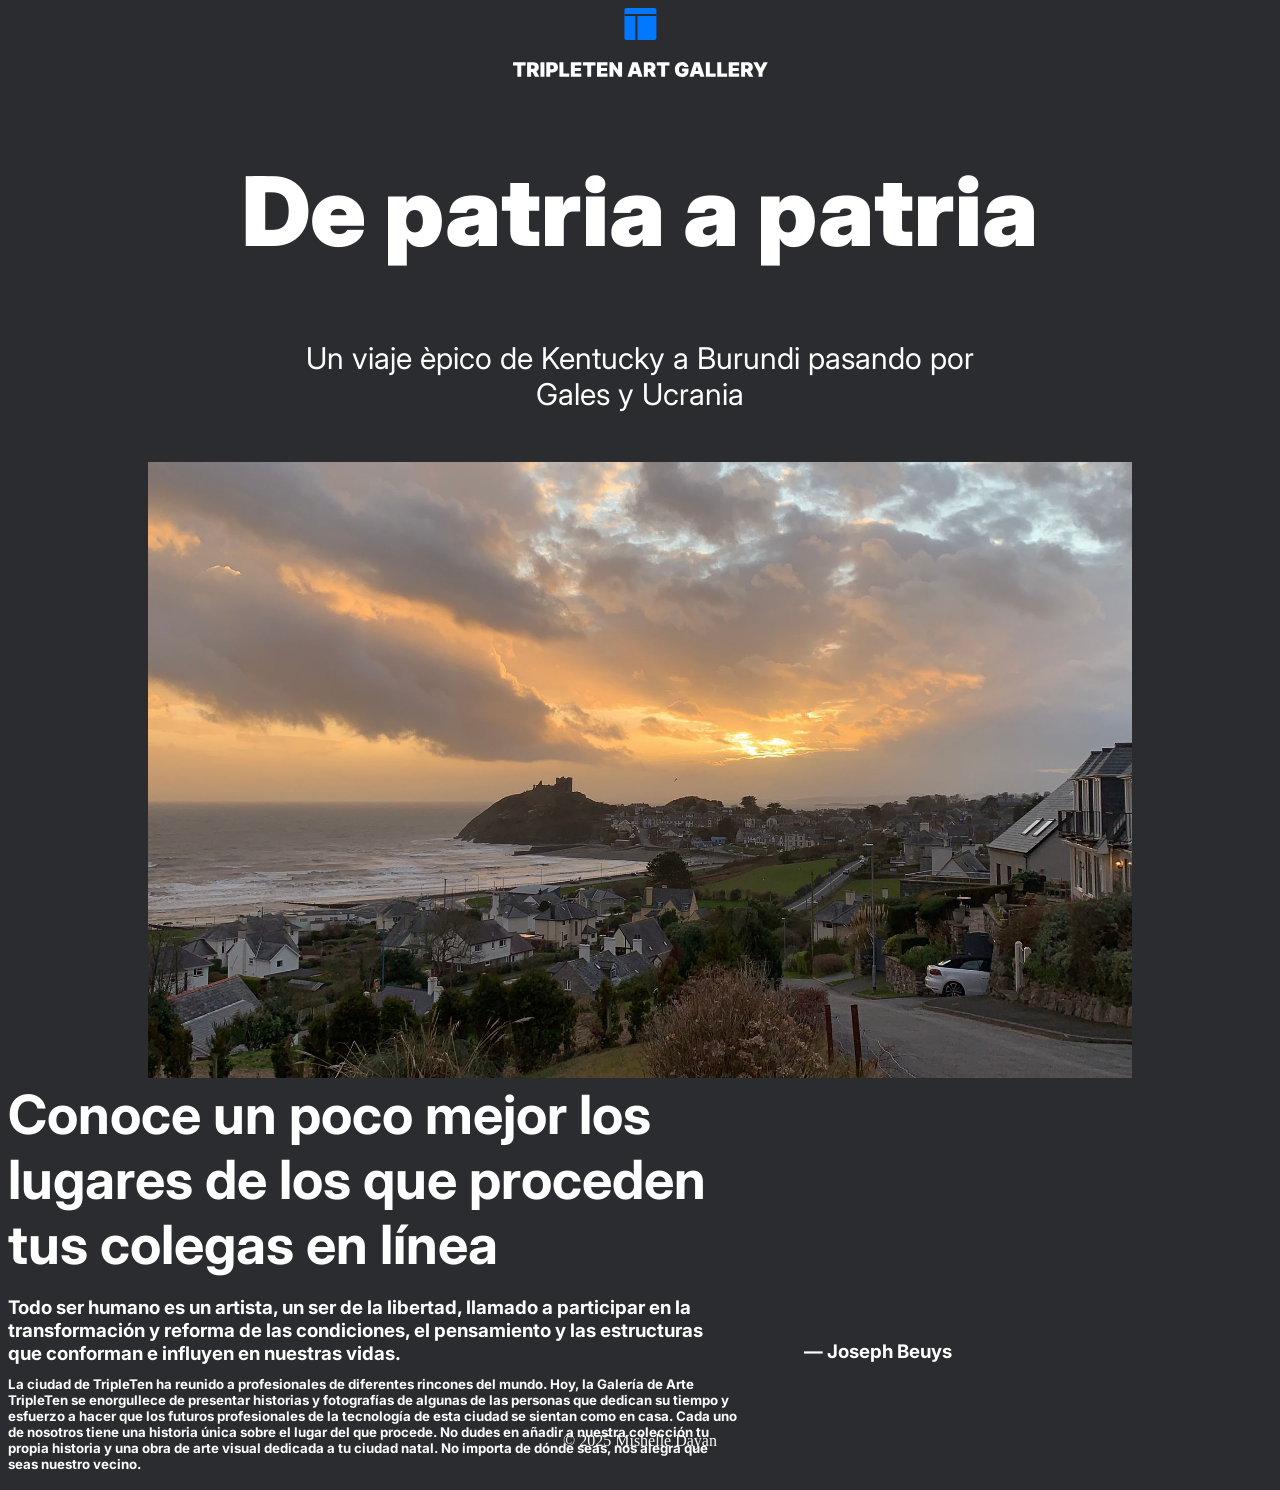
==== Downloads/tripleten/carpetasintítulo/web_project_homeland/index.html @ 03b70e88 "solo falta alinear" ====
<!DOCTYPE html>
<html lang="en">
<head>
    <meta charset="UTF-8">
    <meta name="viewport" content="width=device-width, initial-scale=1.0">
    <link rel="stylesheet" href="./pages/index.css">
     <link rel="stylesheet" href="./pages/lead.css">
      <link rel="stylesheet" href="./pages/intro.css">
       <link rel="stylesheet" href="./pages/footer.css">
       <link href="https://fonts.googleapis.com/css2?family=Inter:wght@400;700&display=swap" rel="stylesheet">
    <title>Document</title>
</head>
<body>
    <section class="page">
         <img src="./images/logo.svg" alt="logotipo" class="logo">
    <header class="lead">
    <h1 class="lead__title">De patria a patria</h1>
    <h5 class="lead__subtitle">Un viaje èpico de Kentucky a Burundi pasando por <br>Gales y Ucrania</h5>
    <img src="./images/image1.png" alt="vista" class="lead__image">
    </header>
    <section class="intro">
    <h1 class="intro__title">Conoce un poco mejor los <br>lugares de los que proceden <br>tus colegas en línea</h1>
    <h3 class="intro__text">Todo ser humano es un artista, un ser de la libertad, llamado a participar en la transformación y reforma de las condiciones, el pensamiento y las estructuras que conforman e influyen en nuestras vidas.</h3>
    <h3 class="intro__name">— Joseph Beuys</h3>
    <h5 class="intro__text1">La ciudad de TripleTen ha reunido a profesionales de diferentes rincones del mundo. Hoy, la Galería de Arte TripleTen se enorgullece de presentar historias y fotografías de algunas de las personas que dedican su tiempo y esfuerzo a hacer que los futuros profesionales de la tecnología de esta ciudad se sientan como en casa. Cada uno de nosotros tiene una historia única sobre el lugar del que procede. No dudes en añadir a nuestra colección tu propia historia y una obra de arte visual dedicada a tu ciudad natal. No importa de dónde seas, nos alegra que seas nuestro vecino.</h5>
    </section>
    <footer class="footer">
        <p class="footer__copyright">© 2025 Mishelle Dayan</p>
    </footer>
    </section>
</body>
</html>
---- Downloads/tripleten/carpetasintítulo/web_project_homeland/pages/index.css ----
@import url("normalize.css");
@import url("fonts.css");

body {
    background-color: #2A2C2F;
    text-align: center;
}
.logo{
margin:0 auto;



}
---- Downloads/tripleten/carpetasintítulo/web_project_homeland/pages/lead.css ----
.lead{
text-align: center;

}

.lead__title {

font-family: 'Inter';
font-weight: 900;
font-size: 96px;
line-height: 100px;
text-align: center;
color: #FFFFFF;
}

.lead__subtitle {
font-family: 'Inter';
font-weight: 400;
font-size: 30px;
line-height: 36px;
text-align: center;
color: #FFFFFF;
}

.lead__image{
width: 984px;
height: 616px;

}
---- Downloads/tripleten/carpetasintítulo/web_project_homeland/pages/intro.css ----
.intro{


 margin-bottom: 130px;
 font-family: 'inter';
 gap: 15px;
 margin: 0 auto;
}
.intro__title {
text-align: left;
font-family: 'Inter';
font-size: 54px;
color: #FFFFFF;
margin: 0 auto;
}
.intro__text {
width: 732px;
height: 33.91px;
right: 400px;
top: 1628.56px;
font-family: 'Inter';
color: #FFFFFF;
font-style: normal;
text-align: left;
}
.intro__text1{
    text-align: left;
width: 732px;
height: 33.91px;
right: 400px;
top: 1628.56px;
font-family: 'Inter';
color: #FFFFFF;
font-style: normal;
}

.intro__name{
    text-align: end;
    color: #FFFFFF;
    margin-right: 320px;
    line-height: 5px;
}
---- Downloads/tripleten/carpetasintítulo/web_project_homeland/pages/footer.css ----
.footer__copyright{ 
text-align: center;
color: #fff;
margin-bottom: 40px;
}
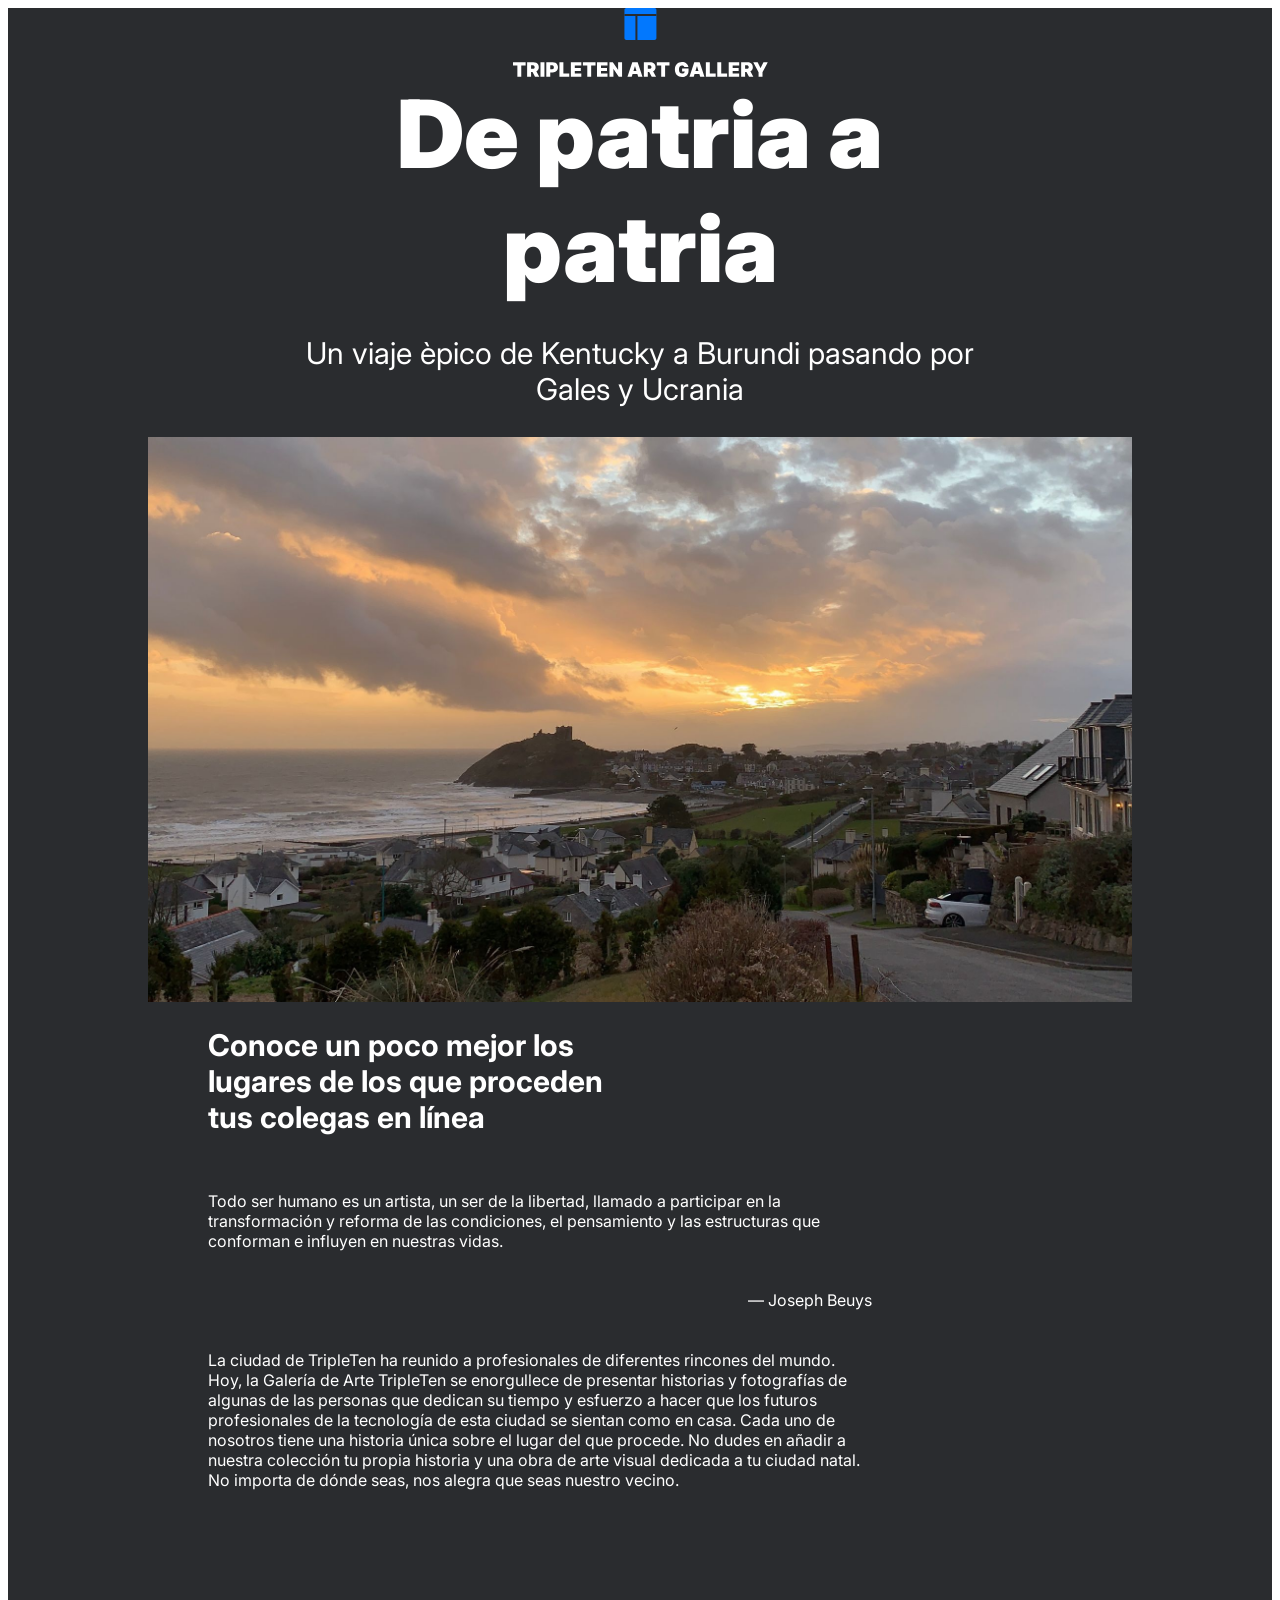
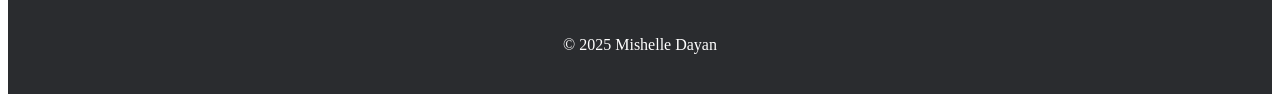
==== commit 6adcffac: "projecto terminado" ====
--- a/Downloads/tripleten/carpetasintítulo/web_project_homeland/index.html
+++ b/Downloads/tripleten/carpetasintítulo/web_project_homeland/index.html
@@ -11,22 +11,26 @@
     <title>Document</title>
 </head>
 <body>
-    <section class="page">
-         <img src="./images/logo.svg" alt="logotipo" class="logo">
-    <header class="lead">
-    <h1 class="lead__title">De patria a patria</h1>
-    <h5 class="lead__subtitle">Un viaje èpico de Kentucky a Burundi pasando por <br>Gales y Ucrania</h5>
+    <div class="page">
+         <header class="header">
+        <img src="./images/logo.svg" alt="logotipo" class="header__logo">
+        </header>
+        <main class="content">
+    <section class="lead">
+    <h1 class="lead__title">De patria a <br> patria</h1>
+    <p class="lead__subtitle">Un viaje èpico de Kentucky a Burundi pasando por <br>Gales y Ucrania</p>
     <img src="./images/image1.png" alt="vista" class="lead__image">
-    </header>
+    </section>
     <section class="intro">
     <h1 class="intro__title">Conoce un poco mejor los <br>lugares de los que proceden <br>tus colegas en línea</h1>
-    <h3 class="intro__text">Todo ser humano es un artista, un ser de la libertad, llamado a participar en la transformación y reforma de las condiciones, el pensamiento y las estructuras que conforman e influyen en nuestras vidas.</h3>
-    <h3 class="intro__name">— Joseph Beuys</h3>
-    <h5 class="intro__text1">La ciudad de TripleTen ha reunido a profesionales de diferentes rincones del mundo. Hoy, la Galería de Arte TripleTen se enorgullece de presentar historias y fotografías de algunas de las personas que dedican su tiempo y esfuerzo a hacer que los futuros profesionales de la tecnología de esta ciudad se sientan como en casa. Cada uno de nosotros tiene una historia única sobre el lugar del que procede. No dudes en añadir a nuestra colección tu propia historia y una obra de arte visual dedicada a tu ciudad natal. No importa de dónde seas, nos alegra que seas nuestro vecino.</h5>
+    <p class="intro__text">Todo ser humano es un artista, un ser de la libertad, llamado a participar en la transformación y reforma de las condiciones, el pensamiento y las estructuras que conforman e influyen en nuestras vidas.</p>
+    <p class="intro__name">— Joseph Beuys</p>
+    <p class="intro__text1">La ciudad de TripleTen ha reunido a profesionales de diferentes rincones del mundo. Hoy, la Galería de Arte TripleTen se enorgullece de presentar historias y fotografías de algunas de las personas que dedican su tiempo y esfuerzo a hacer que los futuros profesionales de la tecnología de esta ciudad se sientan como en casa. Cada uno de nosotros tiene una historia única sobre el lugar del que procede. No dudes en añadir a nuestra colección tu propia historia y una obra de arte visual dedicada a tu ciudad natal. No importa de dónde seas, nos alegra que seas nuestro vecino.</p>
     </section>
+    </main>
     <footer class="footer">
         <p class="footer__copyright">© 2025 Mishelle Dayan</p>
     </footer>
-    </section>
+</div>
 </body>
 </html>
--- a/Downloads/tripleten/carpetasintítulo/web_project_homeland/pages/index.css
+++ b/Downloads/tripleten/carpetasintítulo/web_project_homeland/pages/index.css
@@ -1,15 +1,22 @@
-@import url("normalize.css");
-@import url("fonts.css");
-
-body {
-    background-color: #2A2C2F;
-    text-align: center;
-}
-.logo{
-margin:0 auto;
+@import url("../vendor/normalize.css");
+@import url("../vendor/font.css");
 
 
+.header__logo{
+margin:0 auto;
+display: block;
 
+}
+.page{
+    background-color: #2A2C2F;
+  color: #fff;
+  font-weight: 400;
+  margin: 0 auto;
+}
+@media screen and (max-width:320px){
+    .logo{
+        width: 50%;
+    }
 }
 
 
@@ -18,3 +25,4 @@
 
 
 
+
--- a/Downloads/tripleten/carpetasintítulo/web_project_homeland/pages/lead.css
+++ b/Downloads/tripleten/carpetasintítulo/web_project_homeland/pages/lead.css
@@ -1,29 +1,38 @@
  .lead{
 text-align: center;
+font-family: 'Inter';
+margin: 0 auto;
+max-width: 984px;
+}
+
+.lead__title {
+font-weight: 900;
+font-size: 94px;
+margin: 0 auto ;
 
 }
 
-.lead__title {
-
-font-family: 'Inter';
-font-weight: 900;
-font-size: 96px;
-line-height: 100px;
-text-align: center;
-color: #FFFFFF;
-}
-
 .lead__subtitle {
-font-family: 'Inter';
 font-weight: 400;
 font-size: 30px;
 line-height: 36px;
 text-align: center;
-color: #FFFFFF;
 }
 
 .lead__image{
-width: 984px;
-height: 616px;
+max-width: 100%;
+max-height: 100%;
+width: 100%;
+object-fit: cover;
+display: block;
 
 } 
+
+@media screen and (max-width:320px){
+   
+    .lead__title{
+        font-size:40px;
+    }
+    .lead__subtitle{
+        font-size:16px;}
+}
--- a/Downloads/tripleten/carpetasintítulo/web_project_homeland/pages/intro.css
+++ b/Downloads/tripleten/carpetasintítulo/web_project_homeland/pages/intro.css
@@ -1,23 +1,23 @@
 .intro{
-
-
- margin-bottom: 130px;
+    display: flex;
+    justify-content: center;
+    flex-direction: column;
+margin-bottom: 130px;
+margin-left: 200px;
  font-family: 'inter';
  gap: 15px;
- margin: 0 auto;
+ padding-right: 400px;
+ 
 }
 .intro__title {
 text-align: left;
 font-family: 'Inter';
-font-size: 54px;
+font-size: 30px;
 color: #FFFFFF;
-margin: 0 auto;
+
 }
 .intro__text {
-width: 732px;
-height: 33.91px;
-right: 400px;
-top: 1628.56px;
+width: 100%;
 font-family: 'Inter';
 color: #FFFFFF;
 font-style: normal;
@@ -25,8 +25,7 @@
 }
 .intro__text1{
     text-align: left;
-width: 732px;
-height: 33.91px;
+width: 100%;
 right: 400px;
 top: 1628.56px;
 font-family: 'Inter';
@@ -37,6 +36,15 @@
 .intro__name{
     text-align: end;
     color: #FFFFFF;
-    margin-right: 320px;
+    margin-right: 500px;
     line-height: 5px;
+    width: 100%;
+}
+@media screen and (max-width:768px){
+    .intro{
+        margin-left: 0px;
+    }
+}
+@media screen and (max-width:320px){
+    .intro{padding-right: 0px;}
 }
--- a/Downloads/tripleten/carpetasintítulo/web_project_homeland/pages/footer.css
+++ b/Downloads/tripleten/carpetasintítulo/web_project_homeland/pages/footer.css
@@ -4,5 +4,5 @@
 .footer__copyright{ 
 text-align: center;
 color: #fff;
-margin-bottom: 40px;
+padding-bottom: 40px;
 }
